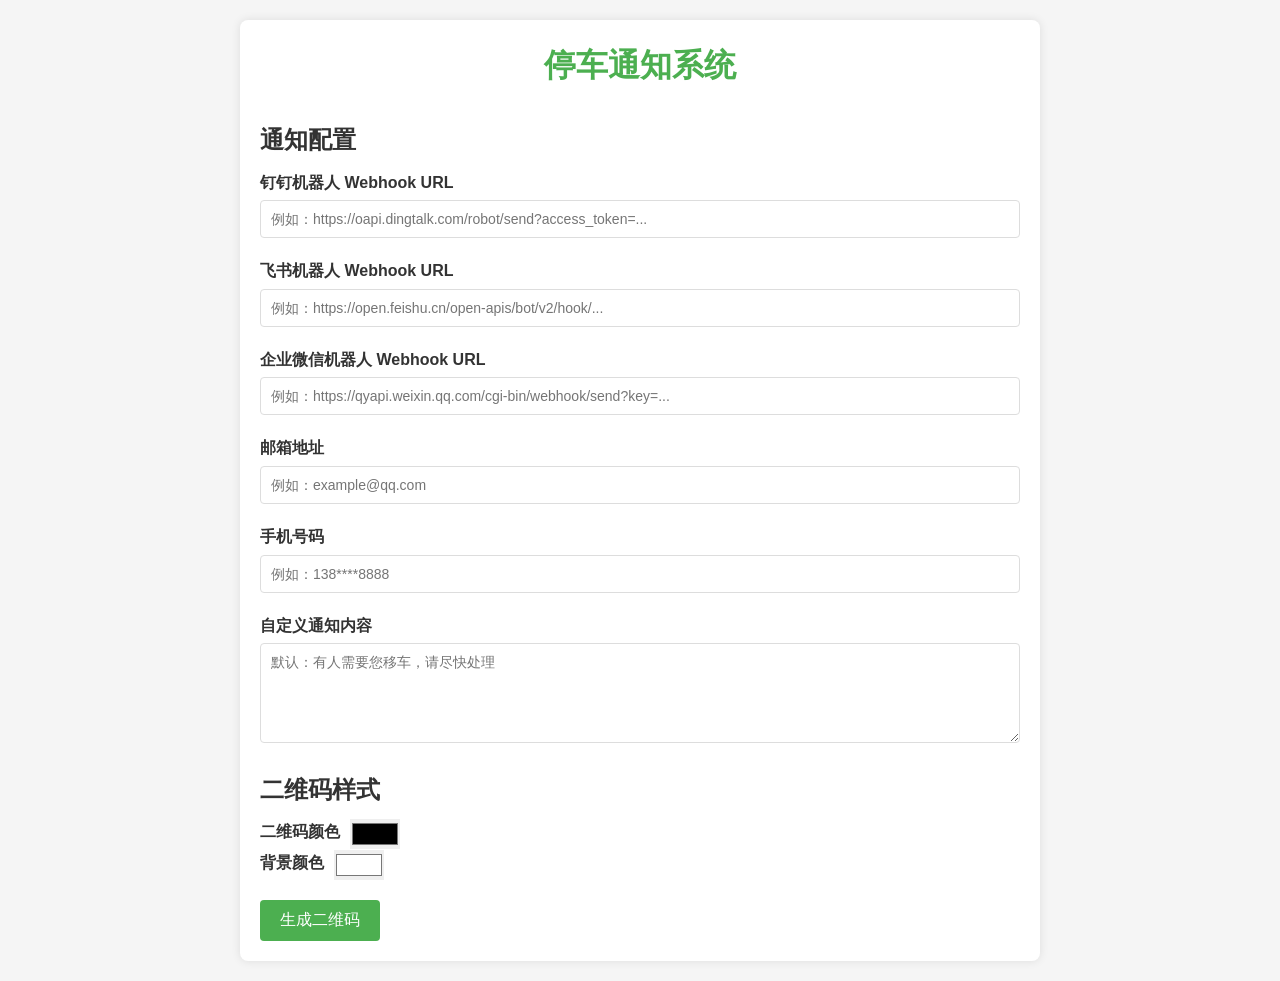
==== frontend/templates/index.html @ e643f4d6 "refactor: 整理目录结构，将 parking-notify 内容移动到根目录" ====
<!DOCTYPE html>
<html lang="zh-CN">
<head>
    <meta charset="UTF-8">
    <meta name="viewport" content="width=device-width, initial-scale=1.0">
    <title>停车通知系统 - 生成二维码</title>
    <link rel="stylesheet" href="../public/css/style.css">
</head>
<body>
    <div class="container">
        <h1>停车通知系统</h1>
        
        <!-- 通知配置表单 -->
        <h2>通知配置</h2>
        <form id="notification-form">
            <!-- 钉钉配置 -->
            <div class="form-group">
                <label for="dingtalk">钉钉机器人 Webhook URL</label>
                <input type="url" id="dingtalk" placeholder="例如：https://oapi.dingtalk.com/robot/send?access_token=...">
            </div>
            
            <!-- 飞书配置 -->
            <div class="form-group">
                <label for="feishu">飞书机器人 Webhook URL</label>
                <input type="url" id="feishu" placeholder="例如：https://open.feishu.cn/open-apis/bot/v2/hook/...">
            </div>
            
            <!-- 企业微信配置 -->
            <div class="form-group">
                <label for="wechat">企业微信机器人 Webhook URL</label>
                <input type="url" id="wechat" placeholder="例如：https://qyapi.weixin.qq.com/cgi-bin/webhook/send?key=...">
            </div>
            
            <!-- 邮件配置 -->
            <div class="form-group">
                <label for="email">邮箱地址</label>
                <input type="email" id="email" placeholder="例如：example@qq.com">
            </div>
            
            <!-- 短信配置 -->
            <div class="form-group">
                <label for="sms">手机号码</label>
                <input type="tel" id="sms" placeholder="例如：138****8888">
            </div>
            
            <!-- 自定义通知内容 -->
            <div class="form-group">
                <label for="message">自定义通知内容</label>
                <textarea id="message" placeholder="默认：有人需要您移车，请尽快处理"></textarea>
            </div>
            
            <!-- 二维码颜色配置 -->
            <div class="form-group">
                <h2>二维码样式</h2>
                <div class="color-picker">
                    <label for="qrcode-color">二维码颜色</label>
                    <input type="color" id="qrcode-color" value="#000000">
                </div>
                <div class="color-picker">
                    <label for="qrcode-background">背景颜色</label>
                    <input type="color" id="qrcode-background" value="#FFFFFF">
                </div>
            </div>
            
            <!-- 提交按钮 -->
            <div style="margin-top: 20px;">
                <button type="button" class="btn" id="generate-btn">生成二维码</button>
            </div>
        </form>
        
        <!-- 二维码展示区域 -->
        <div class="qrcode-container" id="qrcode-container" style="display: none;">
            <h2>生成的二维码</h2>
            <p>请将此二维码打印并贴在车上，别人扫码后会通知您移车</p>
            <div class="qrcode-image">
                <img id="qrcode-image" src="" alt="停车通知二维码">
            </div>
            <button type="button" class="btn" id="download-btn">下载二维码</button>
        </div>
        
        <!-- 通知区域 -->
        <div id="notification" style="display: none;"></div>
    </div>
    
    <script>
        // 生成二维码按钮点击事件
        document.getElementById('generate-btn').addEventListener('click', function() {
            // 显示加载状态
            this.innerHTML = '<span class="loading"></span> 生成中...';
            this.disabled = true;
            
            // 收集表单数据
            const notificationConfig = {
                dingtalk: document.getElementById('dingtalk').value,
                feishu: document.getElementById('feishu').value,
                wechat: document.getElementById('wechat').value,
                email: document.getElementById('email').value,
                sms: document.getElementById('sms').value
            };
            
            const message = document.getElementById('message').value || '有人需要您移车，请尽快处理';
            
            const qrcodeConfig = {
                color: document.getElementById('qrcode-color').value,
                background: document.getElementById('qrcode-background').value
            };
            
            // 发送请求到后端
            fetch('http://localhost:5000/api/generate', {
                method: 'POST',
                headers: {
                    'Content-Type': 'application/json'
                },
                body: JSON.stringify({
                    notification_config: notificationConfig,
                    message: message,
                    qrcode_config: qrcodeConfig
                })
            })
            .then(response => response.json())
            .then(data => {
                // 恢复按钮状态
                document.getElementById('generate-btn').innerHTML = '生成二维码';
                document.getElementById('generate-btn').disabled = false;
                
                if (data.success) {
                    // 显示二维码
                    document.getElementById('qrcode-image').src = data.qrcode;
                    document.getElementById('qrcode-container').style.display = 'block';
                    
                    // 显示成功通知
                    showNotification('二维码生成成功！', 'success');
                } else {
                    // 显示错误通知
                    showNotification('生成失败：' + data.error, 'error');
                }
            })
            .catch(error => {
                // 恢复按钮状态
                document.getElementById('generate-btn').innerHTML = '生成二维码';
                document.getElementById('generate-btn').disabled = false;
                
                // 显示错误通知
                showNotification('网络错误，请稍后重试', 'error');
            });
        });
        
        // 下载二维码按钮点击事件
        document.getElementById('download-btn').addEventListener('click', function() {
            const qrcodeImage = document.getElementById('qrcode-image');
            const link = document.createElement('a');
            link.href = qrcodeImage.src;
            link.download = 'parking-notify-qrcode.png';
            link.click();
        });
        
        // 显示通知函数
        function showNotification(message, type) {
            const notification = document.getElementById('notification');
            notification.className = `notification ${type}`;
            notification.textContent = message;
            notification.style.display = 'block';
            
            // 3秒后隐藏通知
            setTimeout(() => {
                notification.style.display = 'none';
            }, 3000);
        }
    </script>
</body>
</html>
---- frontend/public/css/style.css ----
/* 全局样式 */
* {
    margin: 0;
    padding: 0;
    box-sizing: border-box;
}

body {
    font-family: 'Arial', sans-serif;
    background-color: #f5f5f5;
    color: #333;
    line-height: 1.6;
}

.container {
    max-width: 800px;
    margin: 20px auto;
    padding: 20px;
    background-color: white;
    border-radius: 8px;
    box-shadow: 0 0 10px rgba(0, 0, 0, 0.1);
}

h1 {
    text-align: center;
    color: #4CAF50;
    margin-bottom: 30px;
}

h2 {
    color: #333;
    margin: 20px 0 10px;
}

/* 表单样式 */
.form-group {
    margin-bottom: 20px;
}

label {
    display: block;
    margin-bottom: 5px;
    font-weight: bold;
}

input[type="text"],
input[type="url"],
input[type="email"],
input[type="tel"],
textarea,
select {
    width: 100%;
    padding: 10px;
    border: 1px solid #ddd;
    border-radius: 4px;
    font-size: 14px;
}

textarea {
    resize: vertical;
    min-height: 100px;
}

/* 按钮样式 */
.btn {
    display: inline-block;
    padding: 10px 20px;
    background-color: #4CAF50;
    color: white;
    border: none;
    border-radius: 4px;
    cursor: pointer;
    font-size: 16px;
    margin-right: 10px;
}

.btn:hover {
    background-color: #45a049;
}

.btn-secondary {
    background-color: #6c757d;
}

.btn-secondary:hover {
    background-color: #5a6268;
}

/* 二维码展示区域 */
.qrcode-container {
    text-align: center;
    margin: 30px 0;
    padding: 20px;
    border: 1px solid #ddd;
    border-radius: 8px;
    background-color: #f9f9f9;
}

.qrcode-image {
    max-width: 300px;
    margin: 20px auto;
}

/* 颜色选择器 */
.color-picker {
    display: flex;
    align-items: center;
}

.color-picker input[type="color"] {
    width: 50px;
    height: 30px;
    border: none;
    margin-left: 10px;
    cursor: pointer;
}

/* 响应式设计 */
@media (max-width: 768px) {
    .container {
        margin: 10px;
        padding: 15px;
    }
    
    .qrcode-image {
        max-width: 250px;
    }
    
    .btn {
        display: block;
        width: 100%;
        margin: 10px 0;
        text-align: center;
    }
}

/* 加载动画 */
.loading {
    display: inline-block;
    width: 20px;
    height: 20px;
    border: 3px solid rgba(255,255,255,.3);
    border-radius: 50%;
    border-top-color: #fff;
    animation: spin 1s ease-in-out infinite;
}

@keyframes spin {
    to { transform: rotate(360deg); }
}

/* 通知样式 */
.notification {
    padding: 10px;
    margin: 10px 0;
    border-radius: 4px;
}

.notification.success {
    background-color: #d4edda;
    color: #155724;
    border: 1px solid #c3e6cb;
}

.notification.error {
    background-color: #f8d7da;
    color: #721c24;
    border: 1px solid #f5c6cb;
}
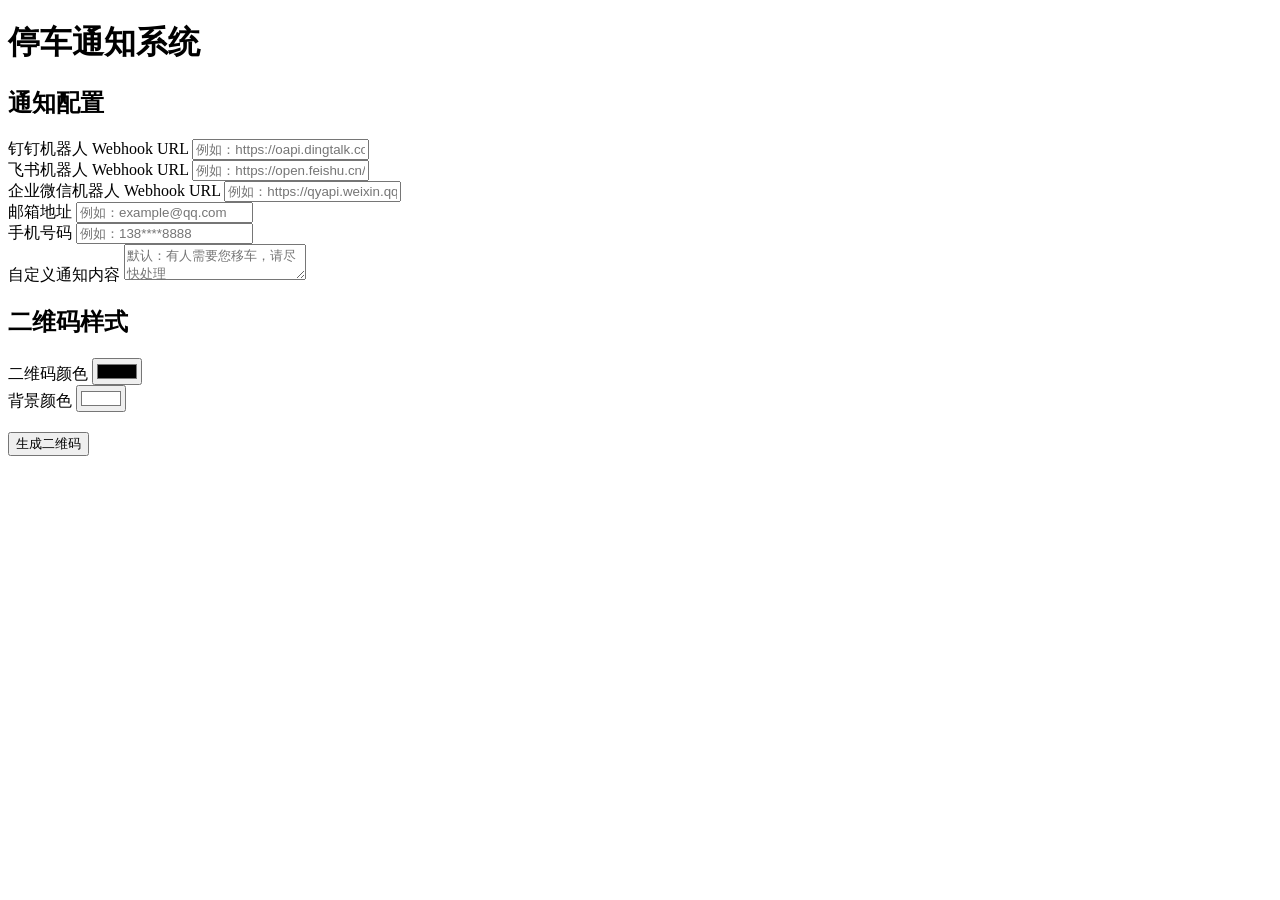
==== commit 23a28743: "feat: 设计停车通知系统 Co-authored-by: traeagent <traeagent@users.noreply.github.com>" ====
--- a/frontend/templates/index.html
+++ b/frontend/templates/index.html
@@ -4,7 +4,7 @@
     <meta charset="UTF-8">
     <meta name="viewport" content="width=device-width, initial-scale=1.0">
     <title>停车通知系统 - 生成二维码</title>
-    <link rel="stylesheet" href="../public/css/style.css">
+    <link rel="stylesheet" href="public/css/style.css">
 </head>
 <body>
     <div class="container">
@@ -106,7 +106,8 @@
             };
             
             // 发送请求到后端
-            fetch('http://localhost:5000/api/generate', {
+            console.log('发送请求到后端，URL:', window.location.origin + '/api/generate');
+            fetch('/api/generate', {
                 method: 'POST',
                 headers: {
                     'Content-Type': 'application/json'
@@ -117,8 +118,17 @@
                     qrcode_config: qrcodeConfig
                 })
             })
-            .then(response => response.json())
+            .then(response => {
+                console.log('收到响应，状态:', response.status);
+                if (!response.ok) {
+                    return response.text().then(text => {
+                        throw new Error(`HTTP ${response.status}: ${text}`);
+                    });
+                }
+                return response.json();
+            })
             .then(data => {
+                console.log('收到数据:', data);
                 // 恢复按钮状态
                 document.getElementById('generate-btn').innerHTML = '生成二维码';
                 document.getElementById('generate-btn').disabled = false;
@@ -136,12 +146,13 @@
                 }
             })
             .catch(error => {
+                console.error('发生错误:', error);
                 // 恢复按钮状态
                 document.getElementById('generate-btn').innerHTML = '生成二维码';
                 document.getElementById('generate-btn').disabled = false;
                 
-                // 显示错误通知
-                showNotification('网络错误，请稍后重试', 'error');
+                // 显示详细的错误通知
+                showNotification('错误：' + error.message, 'error');
             });
         });
         
